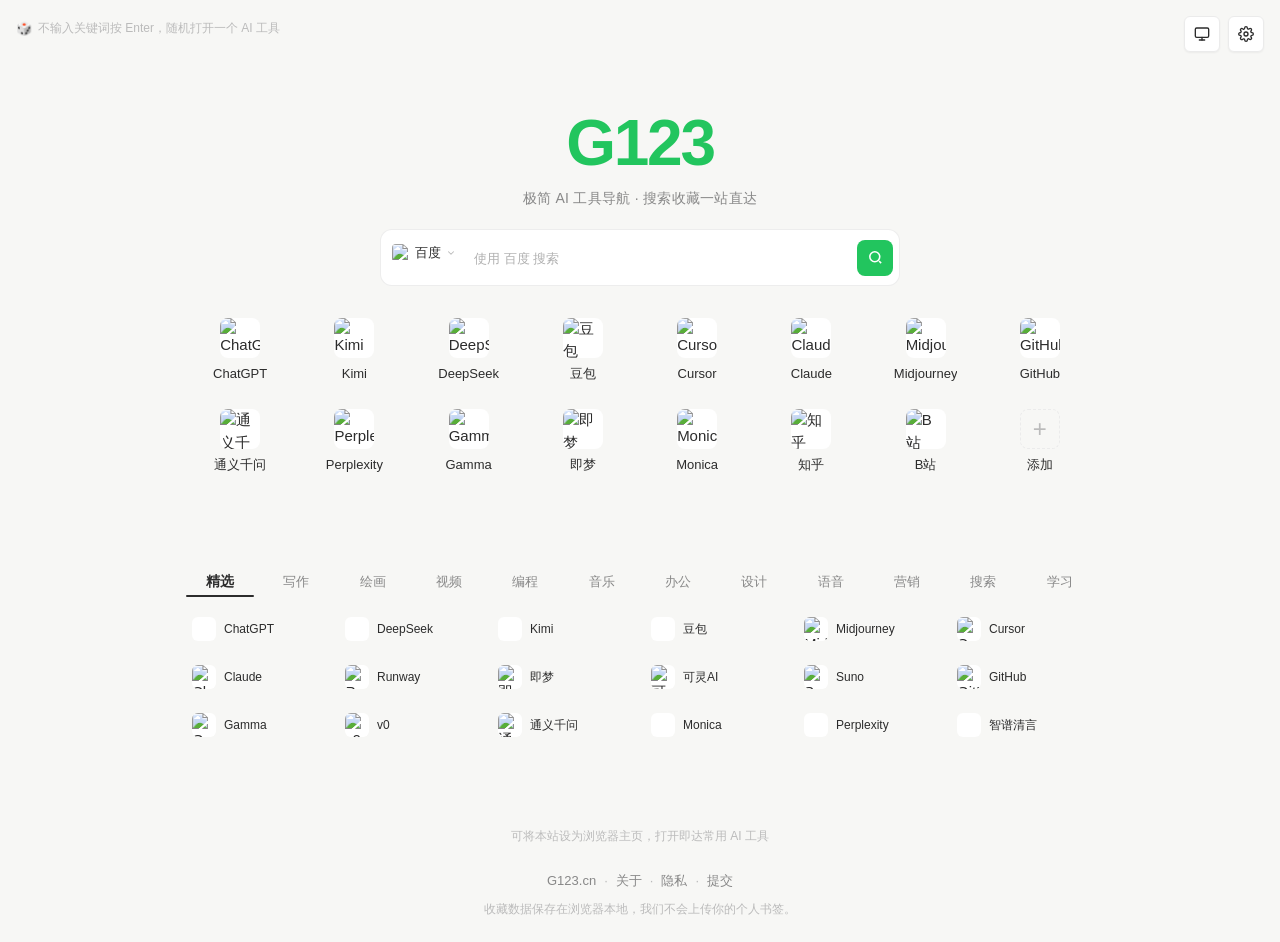
==== index.html @ bf110973 "极简导航 1.0" ====
<!DOCTYPE html>
<html lang="zh-CN">
<head>
  <meta charset="UTF-8">
  <meta name="viewport" content="width=device-width, initial-scale=1.0">
  <title>G123.cn AI 工具导航 | 极简 AI 工具集与个人网址导航</title>
  <meta name="description" content="G123.cn 是清爽的 AI 工具导航与 AI 工具集主页：收录写作、绘画、视频、编程等分类网址，支持多引擎搜索、个人收藏与书签导入，打造你的极简 AI 导航站。">
  <meta name="keywords" content="AI导航,AI工具导航,工具导航,AI工具集,网址导航,极简导航,个人导航,AI网站大全,人工智能导航,G123">
  <meta name="author" content="G123.cn">
  <meta name="robots" content="index, follow, max-image-preview:large, max-snippet:-1">
  <meta name="theme-color" content="#22c55e">
  <link rel="canonical" href="https://g123.cn/">
  <link rel="icon" href="/favicon.ico" sizes="48x48">
  <link rel="icon" type="image/png" sizes="32x32" href="/favicon-32x32.png">
  <link rel="icon" type="image/png" sizes="16x16" href="/favicon-16x16.png">
  <link rel="apple-touch-icon" sizes="180x180" href="/apple-touch-icon.png">
  <link rel="manifest" href="/site.webmanifest">
  <meta property="og:type" content="website">
  <meta property="og:locale" content="zh_CN">
  <meta property="og:site_name" content="G123.cn">
  <meta property="og:title" content="G123.cn AI 工具导航">
  <meta property="og:description" content="清爽的 AI 工具导航与工具集：分类收录、搜索直达、个人收藏，极简 AI 网址导航主页。">
  <meta property="og:url" content="https://g123.cn/">
  <meta property="og:image" content="https://g123.cn/android-chrome-512x512.png">
  <meta name="twitter:card" content="summary">
  <meta name="twitter:title" content="G123.cn AI 工具导航">
  <meta name="twitter:description" content="AI 工具导航与工具集：分类网址、搜索收藏、极简个人导航主页。">
  <meta name="twitter:image" content="https://g123.cn/android-chrome-512x512.png">
  <link rel="stylesheet" href="/style.css">
  <script type="application/ld+json">
  {
    "@context": "https://schema.org",
    "@graph": [
      {
        "@type": "WebSite",
        "name": "G123.cn AI 工具导航",
        "url": "https://g123.cn/",
        "description": "AI 工具导航与 AI 工具集网站，提供写作、绘画、视频、编程等分类网址导航，支持搜索与个人收藏。",
        "inLanguage": "zh-CN",
        "publisher": { "@type": "Organization", "name": "G123.cn", "url": "https://g123.cn/" },
        "potentialAction": {
          "@type": "SearchAction",
          "target": "https://www.baidu.com/s?wd={search_term_string}",
          "query-input": "required name=search_term_string"
        }
      },
      {
        "@type": "WebPage",
        "name": "G123.cn AI 工具导航",
        "url": "https://g123.cn/",
        "description": "AI 工具导航主页，极简网址导航与工具集，支持搜索、收藏与分类直达。",
        "inLanguage": "zh-CN",
        "isPartOf": { "@type": "WebSite", "name": "G123.cn", "url": "https://g123.cn/" }
      },
      {
        "@type": "ItemList",
        "name": "AI 工具分类导航",
        "itemListElement": [
          { "@type": "ListItem", "position": 1, "name": "AI 写作工具导航", "description": "大模型写作与对话类 AI 工具网址导航" },
          { "@type": "ListItem", "position": 2, "name": "AI 绘画工具导航", "description": "AI 绘图与设计类工具网址导航" },
          { "@type": "ListItem", "position": 3, "name": "AI 视频工具导航", "description": "AI 视频生成与剪辑类工具网址导航" },
          { "@type": "ListItem", "position": 4, "name": "AI 编程工具导航", "description": "AI 编程与开发类工具网址导航" }
        ]
      }
    ]
  }
  </script>
</head>
<body class="page-home">
  <p class="top-hint" id="topHint" aria-live="polite"><span class="top-hint-emoji" aria-hidden="true">🎲</span><span class="top-hint-text">不输入关键词按 Enter，随机打开一个 AI 工具</span></p>

  <div class="top-actions">
    <div class="theme-select-wrap">
      <button type="button" class="toolbar-btn theme-btn" id="themeTrigger" aria-haspopup="listbox" aria-expanded="false" title="主题">
        <span id="themeIcon" aria-hidden="true"></span>
      </button>
      <div class="theme-dropdown" id="themeDropdown" role="listbox" hidden></div>
    </div>
    <button type="button" class="toolbar-btn settings-btn" id="settingsBtn" aria-label="设置" title="设置">
      <svg viewBox="0 0 24 24" fill="none" stroke="currentColor" stroke-width="2" stroke-linecap="round" stroke-linejoin="round"><circle cx="12" cy="12" r="3"/><path d="M19.4 15a1.65 1.65 0 0 0 .33 1.82l.06.06a2 2 0 0 1 0 2.83 2 2 0 0 1-2.83 0l-.06-.06a1.65 1.65 0 0 0-1.82-.33 1.65 1.65 0 0 0-1 1.51V21a2 2 0 0 1-2 2 2 2 0 0 1-2-2v-.09A1.65 1.65 0 0 0 9 19.4a1.65 1.65 0 0 0-1.82.33l-.06.06a2 2 0 0 1-2.83 0 2 2 0 0 1 0-2.83l.06-.06a1.65 1.65 0 0 0 .33-1.82 1.65 1.65 0 0 0-1.51-1H3a2 2 0 0 1-2-2 2 2 0 0 1 2-2h.09A1.65 1.65 0 0 0 4.6 9a1.65 1.65 0 0 0-.33-1.82l-.06-.06a2 2 0 0 1 0-2.83 2 2 0 0 1 2.83 0l.06.06a1.65 1.65 0 0 0 1.82.33H9a1.65 1.65 0 0 0 1-1.51V3a2 2 0 0 1 2-2 2 2 0 0 1 2 2v.09a1.65 1.65 0 0 0 1 1.51 1.65 1.65 0 0 0 1.82-.33l.06-.06a2 2 0 0 1 2.83 0 2 2 0 0 1 0 2.83l-.06.06a1.65 1.65 0 0 0-.33 1.82V9a1.65 1.65 0 0 0 1.51 1H21a2 2 0 0 1 2 2 2 2 0 0 1-2 2h-.09a1.65 1.65 0 0 0-1.51 1z"/></svg>
    </button>
  </div>

  <main class="main">
    <header class="header">
      <h1 class="brand-heading">
        <a class="brand" href="https://g123.cn/" target="_blank" rel="nofollow noopener" title="G123.cn">
          <span class="brand-main">G123</span>
        </a>
      </h1>
      <p class="brand-slogan">极简 AI 工具导航 · 搜索收藏一站直达</p>
    </header>

    <!-- 搜索 -->
    <section class="search-section" aria-label="AI 工具搜索">
      <h2 class="sr-only">搜索</h2>
      <form id="searchForm" class="search-box" role="search">
        <div class="search-shell">
          <div class="engine-select-wrap">
            <button type="button" class="engine-trigger" id="engineTrigger" aria-haspopup="listbox" aria-expanded="false" title="切换搜索引擎">
              <img class="engine-trigger-icon" id="engineIcon" src="" alt="">
              <span class="engine-trigger-name" id="engineName">百度</span>
              <svg class="engine-chevron" viewBox="0 0 24 24" fill="none" stroke="currentColor" stroke-width="2.5"><path stroke-linecap="round" stroke-linejoin="round" d="M6 9l6 6 6-6"/></svg>
            </button>
            <div class="engine-dropdown" id="engineDropdown" role="listbox" hidden></div>
          </div>
          <input
            type="text"
            id="searchInput"
            class="search-input"
            placeholder="输入关键词搜索"
            autocomplete="off"
          >
          <button type="submit" class="search-submit" id="searchSubmit" aria-label="搜索">
            <svg viewBox="0 0 24 24" fill="none" stroke="currentColor" stroke-width="2.2"><circle cx="11" cy="11" r="7"/><path d="M20 20l-3-3"/></svg>
          </button>
        </div>
      </form>
    </section>

    <!-- 启动台 -->
    <section class="block block-fav" aria-label="我的收藏">
      <h2 class="sr-only">我的收藏</h2>
      <div class="link-grid" id="launcherGrid"></div>
    </section>

    <!-- 分类 -->
    <section class="block block-cat" aria-label="AI 工具分类">
      <h2 class="sr-only">AI 工具分类</h2>
      <div class="cat-tabs" id="catTabs" role="tablist"></div>
      <div class="cat-link-grid" id="catLinks"></div>
    </section>

    <nav class="nav" id="seoNav" aria-label="AI 工具导航索引">
      <h2>AI 精选工具</h2>
      <ul>
        <li><a href="https://chat.openai.com/" rel="nofollow noopener noreferrer">ChatGPT</a><span class="seo-nav-desc">OpenAI 大模型，对话写作编程</span></li>
        <li><a href="https://chat.deepseek.com/" rel="nofollow noopener noreferrer">DeepSeek</a><span class="seo-nav-desc">国产大模型，推理能力突出</span></li>
        <li><a href="https://kimi.moonshot.cn/" rel="nofollow noopener noreferrer">Kimi</a><span class="seo-nav-desc">长文本阅读与智能对话助手</span></li>
        <li><a href="https://www.doubao.com/" rel="nofollow noopener noreferrer">豆包</a><span class="seo-nav-desc">字节 AI 助手，多模态交互</span></li>
        <li><a href="https://www.midjourney.com/" rel="nofollow noopener noreferrer">Midjourney</a><span class="seo-nav-desc">顶级 AI 绘画，艺术风出图</span></li>
        <li><a href="https://cursor.sh/" rel="nofollow noopener noreferrer">Cursor</a><span class="seo-nav-desc">AI 代码编辑器，智能写代码</span></li>
        <li><a href="https://claude.ai/" rel="nofollow noopener noreferrer">Claude</a><span class="seo-nav-desc">长文写作与分析能力出色</span></li>
        <li><a href="https://runwayml.com/" rel="nofollow noopener noreferrer">Runway</a><span class="seo-nav-desc">AI 视频生成与创意编辑</span></li>
        <li><a href="https://jimeng.jianying.com/" rel="nofollow noopener noreferrer">即梦</a><span class="seo-nav-desc">字节出品 AI 视频绘画平台</span></li>
        <li><a href="https://app.klingai.com/cn/" rel="nofollow noopener noreferrer">可灵AI</a><span class="seo-nav-desc">快手 AI 视频生成工具</span></li>
        <li><a href="https://www.suno.cn/home/" rel="nofollow noopener noreferrer">Suno</a><span class="seo-nav-desc">AI 音乐创作，文字生成歌曲</span></li>
        <li><a href="https://github.com/" rel="nofollow noopener noreferrer">GitHub</a><span class="seo-nav-desc">全球最大代码托管协作平台</span></li>
        <li><a href="https://gamma.app/" rel="nofollow noopener noreferrer">Gamma</a><span class="seo-nav-desc">AI 一键生成演示文稿网页</span></li>
        <li><a href="https://v0.dev/" rel="nofollow noopener noreferrer">v0</a><span class="seo-nav-desc">AI 生成 React UI 组件界面</span></li>
        <li><a href="https://tongyi.aliyun.com/" rel="nofollow noopener noreferrer">通义千问</a><span class="seo-nav-desc">阿里云大模型多场景应用</span></li>
        <li><a href="https://monica.im/" rel="nofollow noopener noreferrer">Monica</a><span class="seo-nav-desc">浏览器 AI 助手，多模型聚合</span></li>
        <li><a href="https://www.perplexity.ai/" rel="nofollow noopener noreferrer">Perplexity</a><span class="seo-nav-desc">AI 搜索引擎，带引用来源</span></li>
        <li><a href="https://chatglm.cn/" rel="nofollow noopener noreferrer">智谱清言</a><span class="seo-nav-desc">清华系大模型，对话与创作</span></li>
      </ul>
      <h2>AI 写作工具</h2>
      <ul>
        <li><a href="https://chat.openai.com/" rel="nofollow noopener noreferrer">ChatGPT</a><span class="seo-nav-desc">OpenAI 大模型，对话写作编程</span></li>
        <li><a href="https://kimi.moonshot.cn/" rel="nofollow noopener noreferrer">Kimi</a><span class="seo-nav-desc">长文本阅读与智能对话助手</span></li>
        <li><a href="https://www.doubao.com/" rel="nofollow noopener noreferrer">豆包</a><span class="seo-nav-desc">字节 AI 助手，多模态交互</span></li>
        <li><a href="https://chatglm.cn/" rel="nofollow noopener noreferrer">智谱清言</a><span class="seo-nav-desc">清华系大模型，对话与创作</span></li>
        <li><a href="https://yiyan.baidu.com/" rel="nofollow noopener noreferrer">文心一言</a><span class="seo-nav-desc">百度大模型，中文理解强</span></li>
        <li><a href="https://tongyi.aliyun.com/" rel="nofollow noopener noreferrer">通义千问</a><span class="seo-nav-desc">阿里云大模型多场景应用</span></li>
        <li><a href="https://chat.deepseek.com/" rel="nofollow noopener noreferrer">DeepSeek</a><span class="seo-nav-desc">国产大模型，推理能力突出</span></li>
        <li><a href="https://claude.ai/" rel="nofollow noopener noreferrer">Claude</a><span class="seo-nav-desc">长文写作与分析能力出色</span></li>
        <li><a href="https://yuanbao.tencent.com/" rel="nofollow noopener noreferrer">腾讯元宝</a><span class="seo-nav-desc">腾讯 AI 助手，生态整合</span></li>
        <li><a href="https://www.wenxiaobai.com/" rel="nofollow noopener noreferrer">问小白</a><span class="seo-nav-desc">简洁易用的 AI 对话助手</span></li>
        <li><a href="https://xiezuocat.com/" rel="nofollow noopener noreferrer">秘塔写作猫</a><span class="seo-nav-desc">AI 写作润色，自媒体文案</span></li>
      </ul>
      <h2>AI 绘画工具</h2>
      <ul>
        <li><a href="https://www.midjourney.com/" rel="nofollow noopener noreferrer">Midjourney</a><span class="seo-nav-desc">顶级 AI 绘画，艺术风出图</span></li>
        <li><a href="https://stability.ai/" rel="nofollow noopener noreferrer">Stable Diffusion</a><span class="seo-nav-desc">开源 AI 绘画，可本地部署</span></li>
        <li><a href="https://www.liblib.art/" rel="nofollow noopener noreferrer">LiblibAI</a><span class="seo-nav-desc">国内 AI 模型与绘画社区</span></li>
        <li><a href="https://jimeng.jianying.com/" rel="nofollow noopener noreferrer">即梦</a><span class="seo-nav-desc">字节出品 AI 视频绘画平台</span></li>
        <li><a href="https://leonardo.ai/" rel="nofollow noopener noreferrer">Leonardo</a><span class="seo-nav-desc">AI 游戏概念艺术设计生成</span></li>
        <li><a href="https://ideogram.ai/" rel="nofollow noopener noreferrer">Ideogram</a><span class="seo-nav-desc">AI 图像生成，擅长文字排版</span></li>
        <li><a href="https://app.klingai.com/cn/" rel="nofollow noopener noreferrer">可灵AI</a><span class="seo-nav-desc">快手 AI 视频绘画生成</span></li>
        <li><a href="https://d.design/" rel="nofollow noopener noreferrer">堆友</a><span class="seo-nav-desc">阿里设计平台，AI 辅助绘图</span></li>
        <li><a href="https://www.remove.bg/" rel="nofollow noopener noreferrer">Remove.bg</a><span class="seo-nav-desc">AI 一键智能抠图去背景</span></li>
        <li><a href="https://clipdrop.co/" rel="nofollow noopener noreferrer">Clipdrop</a><span class="seo-nav-desc">AI 图片编辑与增强工具</span></li>
        <li><a href="https://tongyi.aliyun.com/wanxiang/" rel="nofollow noopener noreferrer">通义万相</a><span class="seo-nav-desc">阿里 AI 绘画，多风格出图</span></li>
        <li><a href="https://yige.baidu.com/" rel="nofollow noopener noreferrer">文心一格</a><span class="seo-nav-desc">百度 AI 绘画创作平台</span></li>
      </ul>
      <h2>AI 视频工具</h2>
      <ul>
        <li><a href="https://runwayml.com/" rel="nofollow noopener noreferrer">Runway</a><span class="seo-nav-desc">AI 视频生成与创意编辑</span></li>
        <li><a href="https://pika.art/" rel="nofollow noopener noreferrer">Pika</a><span class="seo-nav-desc">AI 短视频生成，动效自然</span></li>
        <li><a href="https://www.capcut.cn/" rel="nofollow noopener noreferrer">剪映</a><span class="seo-nav-desc">字节视频剪辑，AI 智能辅助</span></li>
        <li><a href="https://member.bilibili.com/york/bilibili-studio/unlogin" rel="nofollow noopener noreferrer">必剪</a><span class="seo-nav-desc">B站免费视频剪辑创作工具</span></li>
        <li><a href="https://openai.com/sora" rel="nofollow noopener noreferrer">Sora</a><span class="seo-nav-desc">OpenAI 文生视频，效果逼真</span></li>
        <li><a href="https://lumalabs.ai/" rel="nofollow noopener noreferrer">Luma</a><span class="seo-nav-desc">AI 3D 与视频生成创作</span></li>
        <li><a href="https://haiper.ai/" rel="nofollow noopener noreferrer">Haiper</a><span class="seo-nav-desc">AI 视频创作与编辑平台</span></li>
        <li><a href="https://app.klingai.com/cn/" rel="nofollow noopener noreferrer">可灵AI</a><span class="seo-nav-desc">快手 AI 视频生成工具</span></li>
        <li><a href="https://jimeng.jianying.com/" rel="nofollow noopener noreferrer">即梦</a><span class="seo-nav-desc">字节 AI 视频与绘画创作</span></li>
        <li><a href="https://xinghuo.xfyun.cn/" rel="nofollow noopener noreferrer">讯飞星火</a><span class="seo-nav-desc">讯飞 AI，文案视频生成</span></li>
        <li><a href="https://pixverse.ai/" rel="nofollow noopener noreferrer">PixVerse</a><span class="seo-nav-desc">AI 视频生成，动效丰富</span></li>
        <li><a href="https://www.vidu.cn/" rel="nofollow noopener noreferrer">Vidu</a><span class="seo-nav-desc">国产 AI 视频生成平台</span></li>
      </ul>
      <h2>AI 编程工具</h2>
      <ul>
        <li><a href="https://cursor.sh/" rel="nofollow noopener noreferrer">Cursor</a><span class="seo-nav-desc">AI 代码编辑器，智能写代码</span></li>
        <li><a href="https://github.com/" rel="nofollow noopener noreferrer">GitHub</a><span class="seo-nav-desc">全球最大代码托管协作平台</span></li>
        <li><a href="https://copilot.microsoft.com/" rel="nofollow noopener noreferrer">Copilot</a><span class="seo-nav-desc">微软 AI 编程助手，代码补全</span></li>
        <li><a href="https://v0.dev/" rel="nofollow noopener noreferrer">v0</a><span class="seo-nav-desc">AI 生成 React UI 组件界面</span></li>
        <li><a href="https://replit.com/" rel="nofollow noopener noreferrer">Replit</a><span class="seo-nav-desc">在线 IDE，AI 辅助编程</span></li>
        <li><a href="https://codepen.io/" rel="nofollow noopener noreferrer">CodePen</a><span class="seo-nav-desc">前端代码分享与实时预览</span></li>
        <li><a href="https://stackoverflow.com/" rel="nofollow noopener noreferrer">Stack Overflow</a><span class="seo-nav-desc">程序员问答与技术社区</span></li>
        <li><a href="https://huggingface.co/" rel="nofollow noopener noreferrer">Hugging Face</a><span class="seo-nav-desc">AI 模型开源社区与部署</span></li>
        <li><a href="https://leetcode.cn/" rel="nofollow noopener noreferrer">LeetCode</a><span class="seo-nav-desc">算法刷题与面试备战平台</span></li>
        <li><a href="https://vercel.com/" rel="nofollow noopener noreferrer">Vercel</a><span class="seo-nav-desc">前端部署平台，Next.js 官方</span></li>
        <li><a href="https://supabase.com/" rel="nofollow noopener noreferrer">Supabase</a><span class="seo-nav-desc">开源后端即服务，数据库</span></li>
        <li><a href="https://www.cloudflare.com/" rel="nofollow noopener noreferrer">Cloudflare</a><span class="seo-nav-desc">CDN 加速与边缘计算服务</span></li>
      </ul>
      <h2>AI 音乐工具</h2>
      <ul>
        <li><a href="https://www.suno.cn/home/" rel="nofollow noopener noreferrer">Suno</a><span class="seo-nav-desc">AI 音乐创作，文字生成歌曲</span></li>
        <li><a href="https://www.udio.com/" rel="nofollow noopener noreferrer">Udio</a><span class="seo-nav-desc">AI 歌曲生成，风格多样</span></li>
        <li><a href="https://www.haimian.com/" rel="nofollow noopener noreferrer">海绵音乐</a><span class="seo-nav-desc">字节 AI 音乐，免费创作</span></li>
        <li><a href="https://www.tiangong.cn/" rel="nofollow noopener noreferrer">天工</a><span class="seo-nav-desc">昆仑万维 AI 音乐与搜索</span></li>
        <li><a href="https://soundraw.io/" rel="nofollow noopener noreferrer">Soundraw</a><span class="seo-nav-desc">AI 背景音乐，可商用授权</span></li>
        <li><a href="https://www.aiva.ai/" rel="nofollow noopener noreferrer">AIVA</a><span class="seo-nav-desc">AI 古典与影视配乐生成</span></li>
        <li><a href="https://www.beatoven.ai/" rel="nofollow noopener noreferrer">Beatoven</a><span class="seo-nav-desc">AI 视频配乐，情绪适配</span></li>
        <li><a href="https://www.mureka.ai/" rel="nofollow noopener noreferrer">Mureka</a><span class="seo-nav-desc">AI 音乐生成，多语言支持</span></li>
        <li><a href="https://boomy.com/" rel="nofollow noopener noreferrer">Boomy</a><span class="seo-nav-desc">AI 快速创作与发布音乐</span></li>
        <li><a href="https://tianyin.music.163.com/" rel="nofollow noopener noreferrer">网易天音</a><span class="seo-nav-desc">网易 AI 音乐创作平台</span></li>
        <li><a href="https://y.qq.com/tme_studio/" rel="nofollow noopener noreferrer">TME Studio</a><span class="seo-nav-desc">腾讯 AI 音乐创作工具</span></li>
        <li><a href="https://www.riffusion.com/" rel="nofollow noopener noreferrer">Riffusion</a><span class="seo-nav-desc">AI 实时音乐与音效生成</span></li>
      </ul>
      <h2>AI 办公工具</h2>
      <ul>
        <li><a href="https://ai.wps.cn/" rel="nofollow noopener noreferrer">WPS AI</a><span class="seo-nav-desc">WPS 内置 AI，文档智能写作</span></li>
        <li><a href="https://www.notion.so/" rel="nofollow noopener noreferrer">Notion</a><span class="seo-nav-desc">笔记协作，内置 AI 写作辅助</span></li>
        <li><a href="https://gamma.app/" rel="nofollow noopener noreferrer">Gamma</a><span class="seo-nav-desc">AI 一键生成演示文稿网页</span></li>
        <li><a href="https://www.aippt.cn/" rel="nofollow noopener noreferrer">AiPPT</a><span class="seo-nav-desc">AI 一键生成演示文稿</span></li>
        <li><a href="https://www.feishu.cn/" rel="nofollow noopener noreferrer">飞书</a><span class="seo-nav-desc">字节协作办公，集成 AI 助手</span></li>
        <li><a href="https://docs.qq.com/" rel="nofollow noopener noreferrer">腾讯文档</a><span class="seo-nav-desc">在线文档协作，AI 辅助</span></li>
        <li><a href="https://shimo.im/" rel="nofollow noopener noreferrer">石墨文档</a><span class="seo-nav-desc">在线文档，团队协作办公</span></li>
        <li><a href="https://www.yuque.com/" rel="nofollow noopener noreferrer">语雀</a><span class="seo-nav-desc">知识库文档，团队知识管理</span></li>
        <li><a href="https://www.dingtalk.com/" rel="nofollow noopener noreferrer">钉钉</a><span class="seo-nav-desc">阿里办公平台，AI 助理</span></li>
        <li><a href="https://www.microsoft.com/microsoft-365" rel="nofollow noopener noreferrer">Microsoft 365</a><span class="seo-nav-desc">Office 套件，Copilot 集成</span></li>
        <li><a href="https://slack.com/" rel="nofollow noopener noreferrer">Slack</a><span class="seo-nav-desc">团队沟通协作，AI 功能</span></li>
        <li><a href="https://clickup.com/" rel="nofollow noopener noreferrer">ClickUp</a><span class="seo-nav-desc">项目管理，AI 任务助手</span></li>
      </ul>
      <h2>AI 设计工具</h2>
      <ul>
        <li><a href="https://www.canva.com/" rel="nofollow noopener noreferrer">Canva</a><span class="seo-nav-desc">在线设计工具，AI 辅助创作</span></li>
        <li><a href="https://www.figma.com/" rel="nofollow noopener noreferrer">Figma</a><span class="seo-nav-desc">专业 UI 设计，集成 AI 功能</span></li>
        <li><a href="https://js.design/" rel="nofollow noopener noreferrer">即时设计</a><span class="seo-nav-desc">国产 UI 设计，AI 设计助手</span></li>
        <li><a href="https://mastergo.com/" rel="nofollow noopener noreferrer">MasterGo</a><span class="seo-nav-desc">团队协作设计，AI 赋能</span></li>
        <li><a href="https://pixso.cn/" rel="nofollow noopener noreferrer">Pixso</a><span class="seo-nav-desc">产品设计协作，AI 辅助</span></li>
        <li><a href="https://www.gaoding.com/" rel="nofollow noopener noreferrer">稿定设计</a><span class="seo-nav-desc">在线平面设计，模板丰富</span></li>
        <li><a href="https://www.chuangkit.com/" rel="nofollow noopener noreferrer">创客贴</a><span class="seo-nav-desc">拖拽式设计，AI 生成素材</span></li>
        <li><a href="https://www.framer.com/" rel="nofollow noopener noreferrer">Framer</a><span class="seo-nav-desc">网站设计，AI 生成页面</span></li>
        <li><a href="https://uizard.io/" rel="nofollow noopener noreferrer">Uizard</a><span class="seo-nav-desc">AI 原型设计，草图转界面</span></li>
        <li><a href="https://www.usegalileo.ai/" rel="nofollow noopener noreferrer">Galileo AI</a><span class="seo-nav-desc">AI 生成 UI 界面设计</span></li>
        <li><a href="https://motiff.com/" rel="nofollow noopener noreferrer">Motiff</a><span class="seo-nav-desc">AI 设计系统，界面生成</span></li>
        <li><a href="https://d.design/" rel="nofollow noopener noreferrer">堆友</a><span class="seo-nav-desc">阿里设计平台，AI 辅助绘图</span></li>
      </ul>
      <h2>AI 语音工具</h2>
      <ul>
        <li><a href="https://www.iflyrec.com/" rel="nofollow noopener noreferrer">讯飞听见</a><span class="seo-nav-desc">语音转文字，会议录音转写</span></li>
        <li><a href="https://elevenlabs.io/" rel="nofollow noopener noreferrer">ElevenLabs</a><span class="seo-nav-desc">AI 语音合成，多语言配音</span></li>
        <li><a href="https://www.moyin.com/" rel="nofollow noopener noreferrer">魔音工坊</a><span class="seo-nav-desc">AI 配音，短视频解说神器</span></li>
        <li><a href="https://www.volcengine.com/product/voice" rel="nofollow noopener noreferrer">火山引擎</a><span class="seo-nav-desc">字节语音合成与识别</span></li>
        <li><a href="https://azure.microsoft.com/products/ai-services/speech-services" rel="nofollow noopener noreferrer">Azure Speech</a><span class="seo-nav-desc">微软语音服务，TTS/STT</span></li>
        <li><a href="https://murf.ai/" rel="nofollow noopener noreferrer">Murf</a><span class="seo-nav-desc">AI 配音，企业级语音合成</span></li>
        <li><a href="https://speechify.com/" rel="nofollow noopener noreferrer">Speechify</a><span class="seo-nav-desc">文字朗读，AI 自然语音</span></li>
        <li><a href="https://play.ht/" rel="nofollow noopener noreferrer">PlayHT</a><span class="seo-nav-desc">AI 语音克隆与文字转语音</span></li>
        <li><a href="https://www.resemble.ai/" rel="nofollow noopener noreferrer">Resemble AI</a><span class="seo-nav-desc">AI 语音克隆，定制音色</span></li>
        <li><a href="https://www.capcut.cn/" rel="nofollow noopener noreferrer">剪映</a><span class="seo-nav-desc">视频配音，AI 智能字幕</span></li>
        <li><a href="https://www.data-baker.com/" rel="nofollow noopener noreferrer">标贝科技</a><span class="seo-nav-desc">中文语音合成，多音色</span></li>
        <li><a href="https://openai.com/" rel="nofollow noopener noreferrer">OpenAI</a><span class="seo-nav-desc">Whisper 语音识别，TTS</span></li>
      </ul>
      <h2>AI 营销工具</h2>
      <ul>
        <li><a href="https://xiezuocat.com/" rel="nofollow noopener noreferrer">秘塔写作猫</a><span class="seo-nav-desc">AI 写作润色，自媒体文案</span></li>
        <li><a href="https://www.copy.ai/" rel="nofollow noopener noreferrer">Copy.ai</a><span class="seo-nav-desc">AI 营销文案，多语言生成</span></li>
        <li><a href="https://www.jasper.ai/" rel="nofollow noopener noreferrer">Jasper</a><span class="seo-nav-desc">AI 内容营销，品牌文案</span></li>
        <li><a href="https://writesonic.com/" rel="nofollow noopener noreferrer">Writesonic</a><span class="seo-nav-desc">AI 广告文案，SEO 内容</span></li>
        <li><a href="https://www.5118.com/" rel="nofollow noopener noreferrer">5118</a><span class="seo-nav-desc">SEO 关键词，流量分析</span></li>
        <li><a href="https://www.newrank.cn/" rel="nofollow noopener noreferrer">新榜</a><span class="seo-nav-desc">新媒体数据，内容营销</span></li>
        <li><a href="https://www.adcreative.ai/" rel="nofollow noopener noreferrer">AdCreative</a><span class="seo-nav-desc">AI 广告创意，素材生成</span></li>
        <li><a href="https://www.yizzhuan.com/" rel="nofollow noopener noreferrer">易撰</a><span class="seo-nav-desc">自媒体素材，热点追踪</span></li>
        <li><a href="https://www.ju1.cn/" rel="nofollow noopener noreferrer">句易</a><span class="seo-nav-desc">广告违禁词，文案检测</span></li>
        <li><a href="https://www.hubspot.com/" rel="nofollow noopener noreferrer">HubSpot</a><span class="seo-nav-desc">营销自动化，AI 助手</span></li>
        <li><a href="https://www.youmi.net/" rel="nofollow noopener noreferrer">有米云</a><span class="seo-nav-desc">移动营销，素材洞察</span></li>
        <li><a href="https://www.chanmama.com/" rel="nofollow noopener noreferrer">蝉妈妈</a><span class="seo-nav-desc">直播电商，数据分析</span></li>
      </ul>
      <h2>AI 搜索工具</h2>
      <ul>
        <li><a href="https://www.perplexity.ai/" rel="nofollow noopener noreferrer">Perplexity</a><span class="seo-nav-desc">AI 搜索引擎，带引用来源</span></li>
        <li><a href="https://metaso.cn/" rel="nofollow noopener noreferrer">秘塔 AI</a><span class="seo-nav-desc">国产 AI 搜索，无广告干扰</span></li>
        <li><a href="https://felo.ai/" rel="nofollow noopener noreferrer">Felo</a><span class="seo-nav-desc">AI 搜索，多语言问答</span></li>
        <li><a href="https://www.phind.com/" rel="nofollow noopener noreferrer">Phind</a><span class="seo-nav-desc">开发者 AI 搜索，代码优先</span></li>
        <li><a href="https://devv.ai/" rel="nofollow noopener noreferrer">Devv</a><span class="seo-nav-desc">程序员 AI 搜索引擎</span></li>
        <li><a href="https://you.com/" rel="nofollow noopener noreferrer">You.com</a><span class="seo-nav-desc">AI 搜索，个性化结果</span></li>
        <li><a href="https://www.tiangong.cn/" rel="nofollow noopener noreferrer">天工 AI</a><span class="seo-nav-desc">昆仑万维 AI 搜索助手</span></li>
        <li><a href="https://komo.ai/" rel="nofollow noopener noreferrer">Komo</a><span class="seo-nav-desc">AI 搜索，对话式探索</span></li>
        <li><a href="https://so.360.com/" rel="nofollow noopener noreferrer">360 AI搜索</a><span class="seo-nav-desc">360 AI 搜索，答案直达</span></li>
        <li><a href="https://andisearch.com/" rel="nofollow noopener noreferrer">Andi</a><span class="seo-nav-desc">AI 搜索，简洁无追踪</span></li>
        <li><a href="https://exa.ai/" rel="nofollow noopener noreferrer">Exa</a><span class="seo-nav-desc">AI 语义搜索，精准匹配</span></li>
        <li><a href="https://www.zhihu.com/zhida" rel="nofollow noopener noreferrer">知乎直答</a><span class="seo-nav-desc">知乎 AI 搜索，知识问答</span></li>
      </ul>
      <h2>AI 学习工具</h2>
      <ul>
        <li><a href="https://www.khanacademy.org/" rel="nofollow noopener noreferrer">Khan Academy</a><span class="seo-nav-desc">免费在线课程，Khanmigo AI</span></li>
        <li><a href="https://www.duolingo.com/" rel="nofollow noopener noreferrer">Duolingo</a><span class="seo-nav-desc">AI 语言学习，游戏化练习</span></li>
        <li><a href="https://quizlet.com/" rel="nofollow noopener noreferrer">Quizlet</a><span class="seo-nav-desc">AI 闪卡，记忆与复习</span></li>
        <li><a href="https://fanyi.youdao.com/" rel="nofollow noopener noreferrer">有道翻译</a><span class="seo-nav-desc">AI 翻译，文档与学习</span></li>
        <li><a href="https://www.coursera.org/" rel="nofollow noopener noreferrer">Coursera</a><span class="seo-nav-desc">在线课程，名校认证</span></li>
        <li><a href="https://www.icourse163.org/" rel="nofollow noopener noreferrer">中国大学MOOC</a><span class="seo-nav-desc">国内高校课程，免费学习</span></li>
        <li><a href="https://notebooklm.google.com/" rel="nofollow noopener noreferrer">NotebookLM</a><span class="seo-nav-desc">Google AI 笔记，资料学习</span></li>
        <li><a href="https://brilliant.org/" rel="nofollow noopener noreferrer">Brilliant</a><span class="seo-nav-desc">数理思维，互动式学习</span></li>
        <li><a href="https://www.edx.org/" rel="nofollow noopener noreferrer">edX</a><span class="seo-nav-desc">哈佛 MIT 课程，在线学习</span></li>
        <li><a href="https://www.zuoyebang.com/" rel="nofollow noopener noreferrer">作业帮</a><span class="seo-nav-desc">AI 搜题，K12 学习辅导</span></li>
        <li><a href="https://quizgecko.com/" rel="nofollow noopener noreferrer">Quizgecko</a><span class="seo-nav-desc">AI 生成测验，自动出题</span></li>
        <li><a href="https://tongyi.aliyun.com/read" rel="nofollow noopener noreferrer">通义智文</a><span class="seo-nav-desc">AI 阅读论文，文献总结</span></li>
      </ul>
    </nav>

    <section class="block block-recent" id="recentSection" aria-label="最近使用" hidden>
      <div class="recent-bar">
        <span class="recent-label">最近</span>
        <div class="recent-list" id="recentList"></div>
        <button type="button" class="recent-clear" id="recentClear">清除</button>
      </div>
    </section>

    <p class="home-tip">可将本站设为浏览器主页，打开即达常用 AI 工具</p>

    <footer class="footer">
      <nav class="footer-nav" aria-label="页脚导航">
        <a href="https://g123.cn/" target="_blank" rel="nofollow noopener">G123.cn</a>
        <span class="footer-sep" aria-hidden="true">·</span>
        <a href="/about/">关于</a>
        <span class="footer-sep" aria-hidden="true">·</span>
        <a href="/privacy/">隐私</a>
        <span class="footer-sep" aria-hidden="true">·</span>
        <a href="/submit/">提交</a>
      </nav>
      <p class="footer-note">收藏数据保存在浏览器本地，我们不会上传你的个人书签。</p>
    </footer>
  </main>

  <div class="modal-overlay" id="settingsModal">
    <div class="modal">
      <h3>设置</h3>
      <div class="field">
        <label>背景色</label>
        <div class="bg-presets" id="bgPresets"></div>
        <div class="bg-custom">
          <input type="color" id="bgColorPicker" value="#f7f7f5" aria-label="自定义背景色">
          <span>自定义颜色</span>
        </div>
      </div>
      <div class="field">
        <label>收藏备份</label>
        <p class="field-hint">换浏览器或清缓存前先导出，数据仅保存在本地。</p>
        <div class="export-btns">
          <button type="button" class="btn" id="exportJsonBtn">导出 JSON</button>
          <button type="button" class="btn" id="exportHtmlBtn">导出 HTML</button>
        </div>
      </div>
      <div class="modal-foot">
        <button type="button" class="btn" id="bgReset">恢复默认</button>
        <button type="button" class="btn btn-fill" id="settingsClose">完成</button>
      </div>
    </div>
  </div>

  <div class="modal-overlay" id="addModal">
    <div class="modal">
      <div class="modal-head">
        <h3>添加网站</h3>
        <button type="button" class="import-btn" id="importBtn">导入书签</button>
        <input type="file" id="bookmarkFile" class="hidden-input" accept=".html,.htm">
      </div>
      <div class="field">
        <label for="addName">名称</label>
        <input type="text" id="addName" placeholder="名称">
      </div>
      <div class="field">
        <label for="addUrl">链接</label>
        <input type="text" id="addUrl" placeholder="https://">
      </div>
      <div class="modal-foot">
        <button type="button" class="btn" id="addCancel">取消</button>
        <button type="button" class="btn btn-fill" id="addConfirm">保存</button>
      </div>
    </div>
  </div>

  <div class="modal-overlay" id="editModal">
    <div class="modal">
      <h3>修改网站</h3>
      <div class="field">
        <label for="editName">名称</label>
        <input type="text" id="editName" placeholder="名称">
      </div>
      <div class="field">
        <label for="editUrl">链接</label>
        <input type="text" id="editUrl" placeholder="https://">
      </div>
      <div class="modal-foot">
        <button type="button" class="btn" id="editCancel">取消</button>
        <button type="button" class="btn btn-fill" id="editConfirm">保存</button>
      </div>
    </div>
  </div>

  <div class="toast" id="toast"></div>
  <script src="/categories.js"></script>
  <script src="/favorites-defaults.js"></script>
  <script src="/app.js"></script>
</body>
</html>
---- style.css ----
:root {
  --bg: #f7f7f5;
  --surface: #ffffff;
  --text: #2c2c2c;
  --text-2: #888;
  --text-3: #bbb;
  --line: #ebebeb;
  --accent: #22c55e;
  --accent-dark: #16a34a;
  --accent-soft: rgba(34, 197, 94, 0.1);
  --accent-text: #15803d;
  --hover: #f0f0ee;
  --shadow: 0 1px 8px rgba(0, 0, 0, 0.04);
  --radius: 6px;
  --max: 880px; 
  --search-width: 520px;
}

.dark {
  --bg: #1a1a1a;
  --surface: #242424;
  --text: #e8e8e8;
  --text-2: #999;
  --text-3: #666;
  --line: #333;
  --accent-soft: rgba(34, 197, 94, 0.14);
  --accent-text: #4ade80;
  --hover: #2a2a2a;
  --shadow: 0 1px 8px rgba(0, 0, 0, 0.3);
}

* {
  margin: 0;
  padding: 0;
  box-sizing: border-box;
}

.sr-only {
  position: absolute;
  width: 1px;
  height: 1px;
  padding: 0;
  margin: -1px;
  overflow: hidden;
  clip: rect(0, 0, 0, 0);
  white-space: nowrap;
  border: 0;
}

.nav {
  position: fixed;
  left: -9999px;
  top: 0;
  width: 1px;
  height: 1px;
  padding: 0;
  margin: 0;
  overflow: hidden;
  clip: rect(0, 0, 0, 0);
  white-space: nowrap;
  border: 0;
}

html {
  overflow-x: hidden;
}

body {
  font-family: -apple-system, BlinkMacSystemFont, 'PingFang SC', 'Helvetica Neue', sans-serif;
  background: var(--bg);
  color: var(--text);
  min-height: 100vh;
  min-height: 100dvh;
  overflow-x: hidden;
  font-size: 15px;
  line-height: 1.5;
  -webkit-font-smoothing: antialiased;
}

.top-hint {
  position: fixed;
  top: 20px;
  left: 16px;
  z-index: 50;
  display: flex;
  align-items: flex-start;
  gap: 6px;
  max-width: min(320px, calc(100% - 120px));
  margin: 0;
  font-size: 12px;
  line-height: 1.45;
  color: var(--text-3);
  transition: opacity 0.35s ease;
}

.top-hint-emoji {
  flex-shrink: 0;
  font-size: 13px;
  line-height: 1.45;
}

.top-hint-text {
  flex: 1;
  min-width: 0;
}

.top-hint.is-fading {
  opacity: 0;
}

.dark .top-hint {
  color: #777;
}

.top-actions {
  position: fixed;
  top: 16px;
  right: 16px;
  z-index: 50;
  display: flex;
  align-items: center;
  gap: 8px;
}

.toolbar-btn {
  display: flex;
  align-items: center;
  justify-content: center;
  width: 36px;
  height: 36px;
  border: 1px solid var(--line);
  border-radius: 6px;
  background: var(--surface);
  color: var(--text);
  cursor: pointer;
  padding: 0;
  box-shadow: 0 1px 2px rgba(0, 0, 0, 0.05);
  transition: color 0.2s, background 0.2s, box-shadow 0.2s, border-color 0.2s;
}

.toolbar-btn:hover {
  color: var(--accent);
  background: var(--accent-soft);
  border-color: var(--line);
  box-shadow: 0 2px 8px rgba(0, 0, 0, 0.08);
}

.dark .toolbar-btn {
  box-shadow: 0 1px 2px rgba(0, 0, 0, 0.2);
}

.dark .toolbar-btn:hover {
  box-shadow: 0 2px 8px rgba(0, 0, 0, 0.3);
}

.toolbar-btn svg {
  width: 16px;
  height: 16px;
}

.theme-select-wrap {
  position: relative;
}

.theme-dropdown {
  position: absolute;
  right: 0;
  top: calc(100% + 6px);
  min-width: 128px;
  background: var(--surface);
  border: 1px solid var(--line);
  border-radius: 10px;
  box-shadow: 0 6px 20px rgba(0, 0, 0, 0.08);
  padding: 4px;
  z-index: 60;
}

.dark .theme-dropdown {
  box-shadow: 0 6px 20px rgba(0, 0, 0, 0.35);
}

.theme-option {
  display: flex;
  align-items: center;
  gap: 8px;
  width: 100%;
  padding: 8px 10px;
  border: 0;
  border-radius: 6px;
  background: transparent;
  color: var(--text);
  font-size: 14px;
  text-align: left;
  cursor: pointer;
  transition: background 0.12s;
}

.theme-option:hover {
  background: var(--hover);
}

.theme-option.active {
  background: var(--hover);
  font-weight: 600;
}

.theme-option svg {
  width: 14px;
  height: 14px;
  flex-shrink: 0;
}

.theme-btn:focus-visible {
  outline: none;
  box-shadow: 0 0 0 1px var(--accent-soft), 0 0 0 3px var(--accent-soft);
}

.theme-btn #themeIcon {
  display: flex;
  align-items: center;
  justify-content: center;
  line-height: 0;
}

.theme-btn #themeIcon svg {
  width: 16px;
  height: 16px;
  display: block;
}

.main {
  max-width: var(--max);
  margin: 0 auto;
  padding: clamp(88px, 12vh, 120px) 24px 28px;
}

body.page-home .main {
  padding-bottom: 24px;
}

body.page-home .block-cat {
  margin-bottom: 16px;
}

body.page-home .block-recent {
  margin-bottom: 12px;
}

body.page-home .home-tip {
  margin: 80px 0 8px;
  text-align: center;
  font-size: 12px;
  color: var(--text-3);
  line-height: 1.5;
}

body.page-home .footer {
  padding-top: 16px;
}

body.page-home .footer-note {
  margin-top: 6px;
}

/* ── Header ── */
.header {
  text-align: center;
  margin-bottom: 20px;
}

.brand-heading {
  margin: 0;
  font-size: inherit;
  font-weight: inherit;
  line-height: inherit;
}

.brand {
  display: inline-block;
  text-decoration: none;
  line-height: 1.1;
}

.brand-main {
  font-size: clamp(2.5rem, 8vw, 4rem);
  font-weight: 800;
  letter-spacing: -0.035em;
  color: #22c55e;
}

.brand-slogan {
  text-align: center;
  font-size: 14px;
  font-weight: 400;
  color: var(--text-2);
  margin: 10px 0 0;
  letter-spacing: 0.02em;
}

.dark .brand-slogan {
  color: #999;
}

/* ── Search ── */
.search-section {
  margin-bottom: 20px;
  display: flex;
  flex-direction: column;
  align-items: center;
}

.search-box {
  width: 100%;
  max-width: var(--search-width);
}

.search-shell {
  display: flex;
  align-items: center;
  gap: 0;
  background: var(--surface);
  border: 1px solid rgba(0, 0, 0, 0.07);
  border-radius: 12px;
  padding: 5px 6px 5px 5px;
  box-shadow: none;
  transition: border-color 0.2s, box-shadow 0.2s;
}

.search-shell:focus-within {
  border-color: rgba(34, 197, 94, 0.45);
  box-shadow: 0 0 0 3px var(--accent-soft);
}

.dark .search-shell {
  border-color: rgba(255, 255, 255, 0.1);
}

.dark .search-shell:focus-within {
  border-color: rgba(34, 197, 94, 0.5);
  box-shadow: 0 0 0 3px var(--accent-soft);
}

.engine-select-wrap {
  position: relative;
  flex-shrink: 0;
}

.engine-trigger {
  display: inline-flex;
  align-items: center;
  gap: 5px;
  height: 36px;
  padding: 0 8px 0 6px;
  border: 0;
  border-radius: 8px;
  background: transparent;
  color: var(--text);
  font-size: 13px;
  font-weight: 500;
  cursor: pointer;
  transition: background 0.15s;
}

.engine-trigger:hover,
.engine-trigger.open {
  background: var(--hover);
}

.engine-trigger-icon {
  width: 18px;
  height: 18px;
  object-fit: contain;
  flex-shrink: 0;
  border-radius: 4px;
}

.engine-trigger-name {
  max-width: 4.5em;
  overflow: hidden;
  text-overflow: ellipsis;
  white-space: nowrap;
}

.engine-chevron {
  width: 10px;
  height: 10px;
  color: var(--text-3);
  flex-shrink: 0;
  transition: transform 0.2s;
}

.engine-trigger.open .engine-chevron {
  transform: rotate(180deg);
}

.engine-dropdown {
  position: absolute;
  left: 0;
  top: calc(100% + 6px);
  min-width: 140px;
  max-height: 220px;
  overflow-y: auto;
  background: var(--surface);
  border: 1px solid var(--line);
  border-radius: 10px;
  box-shadow: 0 6px 20px rgba(0, 0, 0, 0.08);
  padding: 4px;
  z-index: 50;
}

.dark .engine-dropdown {
  box-shadow: 0 6px 20px rgba(0, 0, 0, 0.35);
}

.engine-option {
  display: flex;
  align-items: center;
  gap: 8px;
  width: 100%;
  padding: 8px 10px;
  border: 0;
  border-radius: 6px;
  background: transparent;
  color: var(--text);
  font-size: 14px;
  text-align: left;
  cursor: pointer;
  transition: background 0.12s;
}

.engine-option:hover {
  background: var(--hover);
}

.engine-option.active {
  background: var(--hover);
  font-weight: 600;
}

.engine-option img {
  width: 16px;
  height: 16px;
  object-fit: contain;
}

.search-input {
  flex: 1;
  min-width: 0;
  border: 0;
  background: transparent;
  font-size: 15px;
  color: var(--text);
  padding: 8px 10px;
  outline: none;
  line-height: 1.4;
}

.search-input::placeholder {
  color: #b0b0b0;
  font-size: 13px;
}

.dark .search-input::placeholder {
  color: #666;
  font-size: 13px;
}

.search-submit {
  width: 36px;
  height: 36px;
  border: 0;
  border-radius: 8px;
  background: var(--accent);
  color: #fff;
  cursor: pointer;
  display: flex;
  align-items: center;
  justify-content: center;
  flex-shrink: 0;
  transition: background 0.15s;
}

.search-submit:hover {
  background: var(--accent-dark);
}

.search-submit svg {
  width: 17px;
  height: 17px;
}

@media (max-width: 480px) {
  .engine-trigger-name {
    display: none;
  }

  .engine-trigger {
    padding: 0 4px;
  }
}

/* ── Block ── */
.block {
  margin-bottom: 0;
}

.block-fav {
  margin-bottom: 80px;
}

.block-cat {
  margin-top: 12px;
  margin-bottom: 28px;
  overflow: visible;
}

.block-bar {
  display: flex;
  align-items: center;
  justify-content: space-between;
  margin-bottom: 12px;
  padding: 0 2px;
}

.block-label {
  font-size: 13px;
  color: var(--text-2);
}

.block-actions {
  display: flex;
  align-items: center;
  gap: 4px;
}

.text-btn {
  border: 0;
  background: none;
  font-size: 13px;
  color: var(--text-2);
  cursor: pointer;
  padding: 2px 4px;
  transition: color 0.2s;
}

.text-btn:hover {
  color: var(--accent-text);
}

.sep {
  color: var(--text-3);
  font-size: 13px;
  user-select: none;
}

/* ── Link grid ── */
.link-grid {
  display: grid;
  grid-template-columns: repeat(4, 1fr);
  gap: 2px;
}

.link-grid--2rows {
  grid-template-rows: repeat(2, auto);
}

@media (min-width: 640px) {
  .link-grid {
    grid-template-columns: repeat(6, 1fr);
  }
}

@media (min-width: 860px) {
  .link-grid {
    grid-template-columns: repeat(8, 1fr);
  }
}

/* ── Category links grid ── */
.cat-link-grid {
  display: grid;
  grid-template-columns: repeat(3, minmax(0, 1fr));
  gap: 4px 6px;
}

@media (min-width: 860px) {
  .cat-link-grid {
    grid-template-columns: repeat(6, minmax(0, 1fr));
  }
}

.link-item {
  display: flex;
  flex-direction: column;
  align-items: center;
  gap: 6px;
  padding: 12px 4px;
  border-radius: var(--radius);
  text-decoration: none;
  color: var(--text);
  position: relative;
  transition: background 0.15s;
}

.link-item:hover {
  background: var(--hover);
}

.block-fav .link-item--draggable {
  cursor: grab;
  user-select: none;
  touch-action: none;
}

.block-fav .link-item--draggable:active {
  cursor: grabbing;
}

.block-fav .link-item.is-dragging {
  position: fixed;
  z-index: 200;
  margin: 0;
  cursor: grabbing;
  opacity: 0.96;
  transform: scale(1.05);
  box-shadow: 0 10px 28px rgba(0, 0, 0, 0.14);
  background: var(--surface);
  transition: none;
  pointer-events: none;
}

.dark .block-fav .link-item.is-dragging {
  box-shadow: 0 10px 28px rgba(0, 0, 0, 0.45);
}

.link-item-placeholder {
  border: 2px dashed rgba(34, 197, 94, 0.45);
  border-radius: var(--radius);
  background: var(--accent-soft);
  box-sizing: border-box;
  pointer-events: none;
}

body.is-fav-dragging {
  user-select: none;
  cursor: grabbing;
}

body.is-fav-dragging .block-fav .link-item--draggable:not(.is-dragging) {
  transition: none;
  pointer-events: none;
}

body.is-fav-dragging .block-fav .link-item--draggable:not(.is-dragging):hover {
  background: transparent;
}

body.is-fav-dragging .block-fav .link-item--draggable:not(.is-dragging) .fav-menu-btn {
  opacity: 0;
  transition: none;
}

.link-item--draggable {
  cursor: grab;
  user-select: none;
}

.link-item--draggable:active {
  cursor: grabbing;
}

.link-item .icon {
  width: 36px;
  height: 36px;
  border-radius: 8px;
  object-fit: contain;
  background: var(--surface);
}

.block-fav .link-item .icon {
  width: 40px;
  height: 40px;
}

.link-item .label {
  font-size: 13px;
  text-align: center;
  max-width: 100%;
  overflow: hidden;
  text-overflow: ellipsis;
  white-space: nowrap;
  color: var(--text);
}

.cat-link-grid .link-item {
  flex-direction: row;
  align-items: center;
  justify-content: flex-start;
  gap: 8px;
  padding: 10px 8px;
  min-width: 0;
}

.cat-link-grid .link-item .icon {
  width: 24px;
  height: 24px;
  flex-shrink: 0;
  border-radius: 6px;
}

.cat-link-grid .link-item .label {
  flex: 1;
  min-width: 0;
  text-align: left;
  font-size: 12px;
}

.cat-add-fav {
  position: absolute;
  top: 3px;
  right: 3px;
  z-index: 2;
  display: inline-flex;
  align-items: center;
  justify-content: center;
  width: 22px;
  height: 22px;
  padding: 0;
  border: 0;
  border-radius: 0;
  background: transparent;
  color: var(--text-2);
  cursor: pointer;
  opacity: 0;
  transition: opacity 0.2s ease, color 0.15s;
}

.dark .cat-add-fav {
  color: var(--text);
}

.link-item--cat:hover .cat-add-fav {
  opacity: 1;
}

.cat-add-fav.is-favorited {
  color: #f59e0b;
}

.dark .cat-add-fav.is-favorited {
  color: #fbbf24;
}

.cat-add-fav:hover {
  color: var(--accent-text);
}

.cat-add-fav.is-favorited:hover {
  color: #f59e0b;
}

.dark .cat-add-fav.is-favorited:hover {
  color: #fbbf24;
}

.cat-add-fav-icon {
  width: 14px;
  height: 14px;
  display: block;
}

.link-item .fav-menu-wrap {
  position: absolute;
  top: 4px;
  right: 4px;
  z-index: 2;
}

.fav-menu-btn {
  display: flex;
  align-items: center;
  justify-content: center;
  width: 22px;
  height: 22px;
  border: 0;
  border-radius: 6px;
  background: rgba(0, 0, 0, 0.06);
  color: var(--text-2);
  cursor: pointer;
  opacity: 0;
  padding: 0;
  transition: opacity 0.2s ease, color 0.15s, background 0.15s;
  transition-delay: 0s;
}

.dark .fav-menu-btn {
  background: rgba(255, 255, 255, 0.1);
  color: var(--text);
}

.fav-menu-icon {
  display: block;
  width: 14px;
  height: 14px;
}

.block-fav .link-item:hover .fav-menu-btn {
  opacity: 1;
  transition-delay: 0.35s;
}

.fav-menu-wrap.is-open .fav-menu-btn {
  opacity: 1;
  color: var(--text);
  background: rgba(0, 0, 0, 0.1);
  transition-delay: 0s;
}

.dark .fav-menu-wrap.is-open .fav-menu-btn {
  background: rgba(255, 255, 255, 0.16);
}

.fav-menu-btn:hover {
  color: var(--text);
  background: rgba(0, 0, 0, 0.12);
}

.dark .fav-menu-btn:hover {
  background: rgba(255, 255, 255, 0.18);
}

.fav-menu {
  position: absolute;
  top: calc(100% + 2px);
  right: -2px;
  min-width: 88px;
  background: var(--surface);
  border: 1px solid var(--line);
  border-radius: 8px;
  box-shadow: var(--shadow);
  padding: 3px;
  z-index: 30;
}

.fav-menu-item {
  display: block;
  width: 100%;
  border: 0;
  background: none;
  text-align: left;
  padding: 8px 12px;
  font-size: 13px;
  color: var(--text);
  cursor: pointer;
  border-radius: 6px;
}

.fav-menu-item:hover {
  background: var(--hover);
}

.fav-menu-item--danger {
  color: #e5484d;
}

.fav-menu-item--danger:hover {
  background: rgba(229, 72, 77, 0.08);
}

.link-item--add {
  cursor: pointer;
  color: var(--text-3);
}

.link-item--add .icon-placeholder {
  width: 36px;
  height: 36px;
  border-radius: 8px;
  border: 1px dashed var(--line);
  display: flex;
  align-items: center;
  justify-content: center;
  font-size: 20px;
  font-weight: 300;
}

.block-fav .link-item--add .icon-placeholder {
  width: 40px;
  height: 40px;
  font-size: 24px;
}

.link-item--add:hover {
  color: var(--accent-text);
}

.link-item--add:hover .icon-placeholder {
  border-color: var(--accent);
}

.link-item--has-desc::before,
.link-item--has-desc::after {
  pointer-events: none;
  opacity: 0;
  visibility: hidden;
  transition: opacity 0.15s, visibility 0.15s;
}

.link-item--has-desc::before {
  content: '';
  position: absolute;
  top: calc(100% + 5px);
  left: 50%;
  width: 10px;
  height: 10px;
  background: var(--surface);
  border-left: 1px solid var(--line);
  border-top: 1px solid var(--line);
  transform: translateX(-50%) rotate(45deg);
  z-index: 21;
}

.link-item--has-desc::after {
  content: attr(data-desc);
  position: absolute;
  top: calc(100% + 9px);
  left: 50%;
  transform: translateX(-50%);
  padding: 8px 12px;
  font-size: 12px;
  line-height: 1.45;
  color: var(--text);
  background: var(--surface);
  border: 1px solid var(--line);
  border-radius: 8px;
  box-shadow: 0 4px 16px rgba(0, 0, 0, 0.12);
  white-space: nowrap;
  z-index: 20;
}

.link-item--has-desc:hover::before,
.link-item--has-desc:hover::after {
  opacity: 1;
  visibility: visible;
}

/* ── Category tabs ── */
.cat-tabs {
  display: grid;
  grid-template-columns: repeat(6, minmax(0, 1fr));
  gap: 8px 4px;
  margin-bottom: 10px;
  padding: 0 2px;
  justify-items: center;
}

@media (min-width: 860px) {
  .cat-tabs {
    grid-template-columns: repeat(12, minmax(0, 1fr));
    gap: 6px 8px;
  }

  .cat-tab {
    font-size: 15px;
  }

  .cat-tab.active {
    font-size: 16px;
  }
}

.cat-tab {
  border: 0;
  background: none;
  padding: 6px 2px;
  font-size: 13px;
  color: var(--text-2);
  cursor: pointer;
  position: relative;
  transition: color 0.2s;
  width: 100%;
  text-align: center;
  white-space: nowrap;
}

.cat-tab:hover {
  color: var(--text);
}

.cat-tab.active {
  color: var(--text);
  font-weight: 600;
  font-size: 14px;
}

.cat-tab.active::after {
  content: '';
  position: absolute;
  left: 0;
  right: 0;
  bottom: 0;
  height: 2px;
  background: var(--text);
  border-radius: 1px;
}

/* ── Footer ── */
.footer {
  text-align: center;
  padding-top: 24px;
  font-size: 13px;
  color: var(--text-3);
}

.footer-nav {
  display: flex;
  flex-wrap: wrap;
  align-items: center;
  justify-content: center;
  gap: 4px 0;
  line-height: 1.6;
}

.footer-nav a {
  color: var(--text-2);
  text-decoration: none;
  padding: 2px 6px;
}

.footer-nav a:hover {
  color: var(--accent-text);
}

.footer-sep {
  color: var(--text-3);
  user-select: none;
  padding: 0 2px;
}

.footer-note {
  margin: 10px 0 0;
  font-size: 12px;
  color: var(--text-3);
  line-height: 1.5;
}

/* ── Recent ── */
.recent-bar {
  display: flex;
  align-items: center;
  gap: 10px;
  padding: 8px 12px;
  border-radius: var(--radius);
  background: var(--surface);
  border: 1px solid var(--line);
}

.recent-label {
  flex-shrink: 0;
  font-size: 12px;
  color: var(--text-3);
  user-select: none;
}

.recent-list {
  display: flex;
  flex: 1;
  min-width: 0;
  gap: 6px;
  overflow-x: auto;
  scrollbar-width: none;
}

.recent-list::-webkit-scrollbar {
  display: none;
}

.recent-item {
  display: inline-flex;
  align-items: center;
  gap: 5px;
  flex-shrink: 0;
  padding: 4px 8px 4px 4px;
  border-radius: 6px;
  text-decoration: none;
  color: var(--text-2);
  font-size: 12px;
  transition: background 0.15s, color 0.15s;
}

.recent-item:hover {
  background: var(--hover);
  color: var(--text);
}

.recent-item img {
  width: 18px;
  height: 18px;
  border-radius: 4px;
  object-fit: contain;
  flex-shrink: 0;
}

.recent-item span {
  max-width: 72px;
  overflow: hidden;
  text-overflow: ellipsis;
  white-space: nowrap;
}

.recent-clear {
  flex-shrink: 0;
  border: 0;
  background: none;
  padding: 2px 4px;
  font-size: 11px;
  color: var(--text-3);
  cursor: pointer;
  transition: color 0.15s;
}

.recent-clear:hover {
  color: var(--accent-text);
}

.export-btns {
  display: flex;
  gap: 8px;
  flex-wrap: wrap;
}

.field-hint {
  margin: 0 0 10px;
  font-size: 12px;
  color: var(--text-3);
  line-height: 1.5;
}

/* ── Modal ── */
.modal-overlay {
  position: fixed;
  inset: 0;
  background: rgba(0, 0, 0, 0.35);
  display: none;
  align-items: center;
  justify-content: center;
  z-index: 100;
  padding: 20px;
}

.modal-overlay.show {
  display: flex;
}

.modal {
  width: 100%;
  max-width: 360px;
  background: var(--surface);
  border-radius: 10px;
  padding: 24px;
  box-shadow: 0 8px 32px rgba(0, 0, 0, 0.12);
}

.modal h3 {
  font-size: 16px;
  font-weight: 600;
  margin-bottom: 16px;
}

.modal-head {
  display: flex;
  align-items: center;
  justify-content: space-between;
  margin-bottom: 16px;
}

.modal-head h3 {
  margin-bottom: 0;
}

.import-btn {
  padding: 3px 10px;
  border: 1px solid var(--line);
  border-radius: 999px;
  background: var(--bg);
  color: var(--text-2);
  font-size: 12px;
  line-height: 1.4;
  cursor: pointer;
  flex-shrink: 0;
  transition: color 0.2s, border-color 0.2s, background 0.2s;
}

.import-btn:hover {
  color: var(--text);
  border-color: var(--text-3);
  background: var(--hover);
}

.field {
  margin-bottom: 14px;
}

.field label {
  display: block;
  font-size: 13px;
  color: var(--text-2);
  margin-bottom: 5px;
}

.field input {
  width: 100%;
  padding: 9px 11px;
  border: 1px solid var(--line);
  border-radius: var(--radius);
  background: var(--bg);
  color: var(--text);
  font-size: 15px;
  outline: none;
}

.field input:focus {
  border-color: var(--accent);
}

.bg-presets {
  display: grid;
  grid-template-columns: repeat(6, 1fr);
  gap: 8px;
  margin-bottom: 12px;
}

.bg-preset {
  aspect-ratio: 1;
  border: 2px solid transparent;
  border-radius: 8px;
  cursor: pointer;
  padding: 0;
  transition: border-color 0.15s, transform 0.15s;
}

.bg-preset:hover {
  transform: scale(1.06);
}

.bg-preset.active {
  border-color: var(--accent);
}

.bg-preset--default {
  background: linear-gradient(135deg, #f7f7f5 50%, #1a1a1a 50%);
}

.bg-custom {
  display: flex;
  align-items: center;
  gap: 10px;
  font-size: 14px;
  color: var(--text-2);
}

.bg-custom input[type="color"] {
  width: 36px;
  height: 36px;
  padding: 2px;
  border: 1px solid var(--line);
  border-radius: 8px;
  background: var(--surface);
  cursor: pointer;
}

.modal-foot {
  display: flex;
  justify-content: flex-end;
  gap: 8px;
  margin-top: 18px;
}

.btn {
  padding: 7px 16px;
  border: 1px solid var(--line);
  border-radius: var(--radius);
  background: var(--surface);
  color: var(--text);
  font-size: 14px;
  cursor: pointer;
}

.btn-fill {
  background: var(--accent);
  border-color: var(--accent);
  color: #fff;
}

.btn-fill:hover {
  background: var(--accent-dark);
  opacity: 1;
}

.toast {
  position: fixed;
  bottom: 28px;
  left: 50%;
  transform: translateX(-50%) translateY(60px);
  background: rgba(0, 0, 0, 0.75);
  color: #fff;
  padding: 8px 18px;
  border-radius: 20px;
  font-size: 14px;
  z-index: 200;
  opacity: 0;
  transition: all 0.25s;
  pointer-events: none;
}

.toast.show {
  transform: translateX(-50%) translateY(0);
  opacity: 1;
}

.hidden-input {
  display: none;
}

@media (max-width: 480px) {
  :root {
    --search-width: 100%;
  }

  .main {
    padding-top: clamp(72px, 10vh, 96px);
  }

  .link-grid {
    grid-template-columns: repeat(4, 1fr);
  }
}

@media (min-width: 1100px) {
  :root {
    --max: 960px;
  }
}

/* ── Doc pages (about / privacy / submit) ── */
.doc-back {
  position: fixed;
  top: 20px;
  left: 16px;
  z-index: 50;
  font-size: 14px;
  font-weight: 500;
  color: var(--text);
  text-decoration: none;
  transition: color 0.2s;
}

.doc-back:hover {
  color: var(--accent-text);
}

.doc-main {
  max-width: 680px;
  padding-top: 72px;
  padding-bottom: 56px;
}

.doc h1 {
  font-size: 2rem;
  font-weight: 700;
  letter-spacing: -0.02em;
  color: var(--text);
  margin-bottom: 12px;
}

.doc-lead {
  font-size: 16px;
  color: var(--text);
  margin-bottom: 36px;
  line-height: 1.7;
}

.doc h2 {
  font-size: 1.2rem;
  font-weight: 600;
  color: var(--text);
  margin: 32px 0 12px;
}

.doc p,
.doc li {
  font-size: 16px;
  color: var(--text);
  line-height: 1.8;
  margin-bottom: 12px;
}

.doc li strong {
  color: var(--text);
  font-weight: 600;
}

.doc ul {
  padding-left: 1.25em;
  margin-bottom: 16px;
}

.doc a {
  color: var(--accent-text);
  font-weight: 500;
  text-decoration: none;
}

.doc a:hover {
  text-decoration: underline;
}

.doc-updated {
  margin-top: 40px;
  font-size: 14px;
  color: var(--text-2);
  line-height: 1.6;
}

.doc-main .footer {
  font-size: 14px;
  color: var(--text-2);
}

.doc-main .footer-nav a {
  color: var(--text);
  font-size: 14px;
}

.doc-main .footer-sep {
  color: var(--text-2);
}

.submit-form {
  margin-top: 12px;
}

.submit-form .field {
  margin-bottom: 20px;
}

.submit-form label {
  display: block;
  font-size: 15px;
  font-weight: 500;
  color: var(--text);
  margin-bottom: 8px;
}

.submit-form input,
.submit-form select,
.submit-form textarea {
  width: 100%;
  padding: 12px 14px;
  font-size: 16px;
  font-family: inherit;
  color: var(--text);
  background: var(--surface);
  border: 1px solid var(--line);
  border-radius: var(--radius);
  outline: none;
  transition: border-color 0.2s, box-shadow 0.2s;
}

.submit-form input::placeholder,
.submit-form textarea::placeholder {
  color: var(--text-3);
  font-size: 15px;
}

.submit-form input:focus,
.submit-form select:focus,
.submit-form textarea:focus {
  border-color: rgba(34, 197, 94, 0.45);
  box-shadow: 0 0 0 3px var(--accent-soft);
}

.submit-form textarea {
  min-height: 100px;
  resize: vertical;
  line-height: 1.6;
}

.submit-form .field-hint {
  margin-top: 6px;
  font-size: 13px;
  color: var(--text-2);
  line-height: 1.5;
}

.form-msg {
  margin: 14px 0 18px;
  padding: 12px 14px;
  font-size: 14px;
  line-height: 1.6;
  border-radius: var(--radius);
  background: var(--accent-soft);
  color: var(--accent-text);
}

.form-msg.is-error {
  background: rgba(239, 68, 68, 0.1);
  color: #dc2626;
}

.dark .form-msg.is-error {
  color: #f87171;
}

.submit-actions {
  display: flex;
  align-items: center;
  gap: 14px;
  flex-wrap: wrap;
  margin-top: 12px;
}

.submit-actions .btn-fill {
  min-width: 128px;
  font-size: 15px;
  padding: 10px 20px;
}

.submit-mail {
  font-size: 14px;
  color: var(--text-2);
  line-height: 1.6;
}

.submit-mail a {
  color: var(--accent-text);
  font-weight: 500;
}
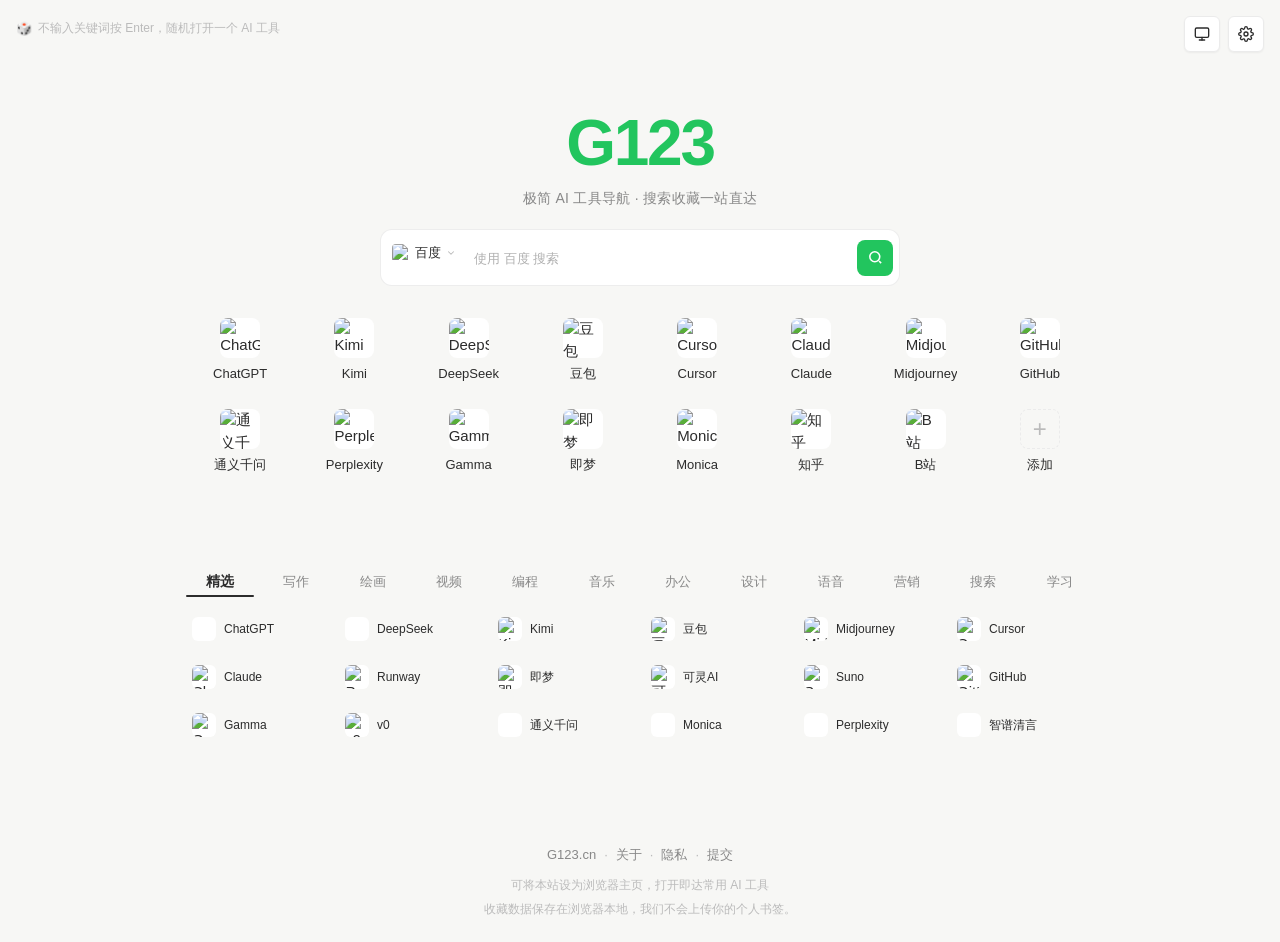
==== commit 066d2037: "优化背景色字体颜色" ====
--- a/index.html
+++ b/index.html
@@ -121,6 +121,9 @@
     <!-- 启动台 -->
     <section class="block block-fav" aria-label="我的收藏">
       <h2 class="sr-only">我的收藏</h2>
+      <div class="fav-sort-bar">
+        <button type="button" class="text-btn fav-sort-btn" id="favSortBtn" aria-pressed="false">排序</button>
+      </div>
       <div class="link-grid" id="launcherGrid"></div>
     </section>
 
@@ -327,8 +330,6 @@
       </div>
     </section>
 
-    <p class="home-tip">可将本站设为浏览器主页，打开即达常用 AI 工具</p>
-
     <footer class="footer">
       <nav class="footer-nav" aria-label="页脚导航">
         <a href="https://g123.cn/" target="_blank" rel="nofollow noopener">G123.cn</a>
@@ -339,6 +340,7 @@
         <span class="footer-sep" aria-hidden="true">·</span>
         <a href="/submit/">提交</a>
       </nav>
+      <p class="home-tip">可将本站设为浏览器主页，打开即达常用 AI 工具</p>
       <p class="footer-note">收藏数据保存在浏览器本地，我们不会上传你的个人书签。</p>
     </footer>
   </main>
@@ -356,7 +358,7 @@
       </div>
       <div class="field">
         <label>收藏备份</label>
-        <p class="field-hint">换浏览器或清缓存前先导出，数据仅保存在本地。</p>
+        <p class="field-hint">换浏览器或清缓存前先导出，自定义收藏仅保存在本地。</p>
         <div class="export-btns">
           <button type="button" class="btn" id="exportJsonBtn">导出 JSON</button>
           <button type="button" class="btn" id="exportHtmlBtn">导出 HTML</button>
@@ -374,7 +376,7 @@
       <div class="modal-head">
         <h3>添加网站</h3>
         <button type="button" class="import-btn" id="importBtn">导入书签</button>
-        <input type="file" id="bookmarkFile" class="hidden-input" accept=".html,.htm">
+        <input type="file" id="bookmarkFile" class="hidden-input" accept=".html,.htm,.json,application/json">
       </div>
       <div class="field">
         <label for="addName">名称</label>
@@ -412,6 +414,7 @@
   <div class="toast" id="toast"></div>
   <script src="/categories.js"></script>
   <script src="/favorites-defaults.js"></script>
+  <script src="/bg-palette.js"></script>
   <script src="/app.js"></script>
 </body>
 </html>
--- a/style.css
+++ b/style.css
@@ -247,7 +247,7 @@
 }
 
 body.page-home .home-tip {
-  margin: 80px 0 8px;
+  margin: 8px 0 0;
   text-align: center;
   font-size: 12px;
   color: var(--text-3);
@@ -255,7 +255,7 @@
 }
 
 body.page-home .footer {
-  padding-top: 16px;
+  padding-top: 80px;
 }
 
 body.page-home .footer-note {
@@ -508,6 +508,24 @@
   margin-bottom: 80px;
 }
 
+.fav-sort-bar {
+  display: none;
+  justify-content: flex-end;
+  margin-bottom: 6px;
+  padding: 0 2px;
+}
+
+@media (max-width: 859px) {
+  .fav-sort-bar {
+    display: flex;
+  }
+}
+
+.fav-sort-btn[aria-pressed="true"] {
+  color: var(--accent-text);
+  font-weight: 500;
+}
+
 .block-cat {
   margin-top: 12px;
   margin-bottom: 28px;
@@ -607,9 +625,21 @@
 }
 
 .block-fav .link-item--draggable {
-  cursor: grab;
   user-select: none;
-  touch-action: none;
+}
+
+@media (min-width: 860px) {
+  .block-fav .link-item--draggable {
+    cursor: grab;
+    touch-action: none;
+  }
+}
+
+@media (max-width: 859px) {
+  body.is-fav-sort-mode .block-fav .link-item--draggable {
+    cursor: grab;
+    touch-action: none;
+  }
 }
 
 .block-fav .link-item--draggable:active {
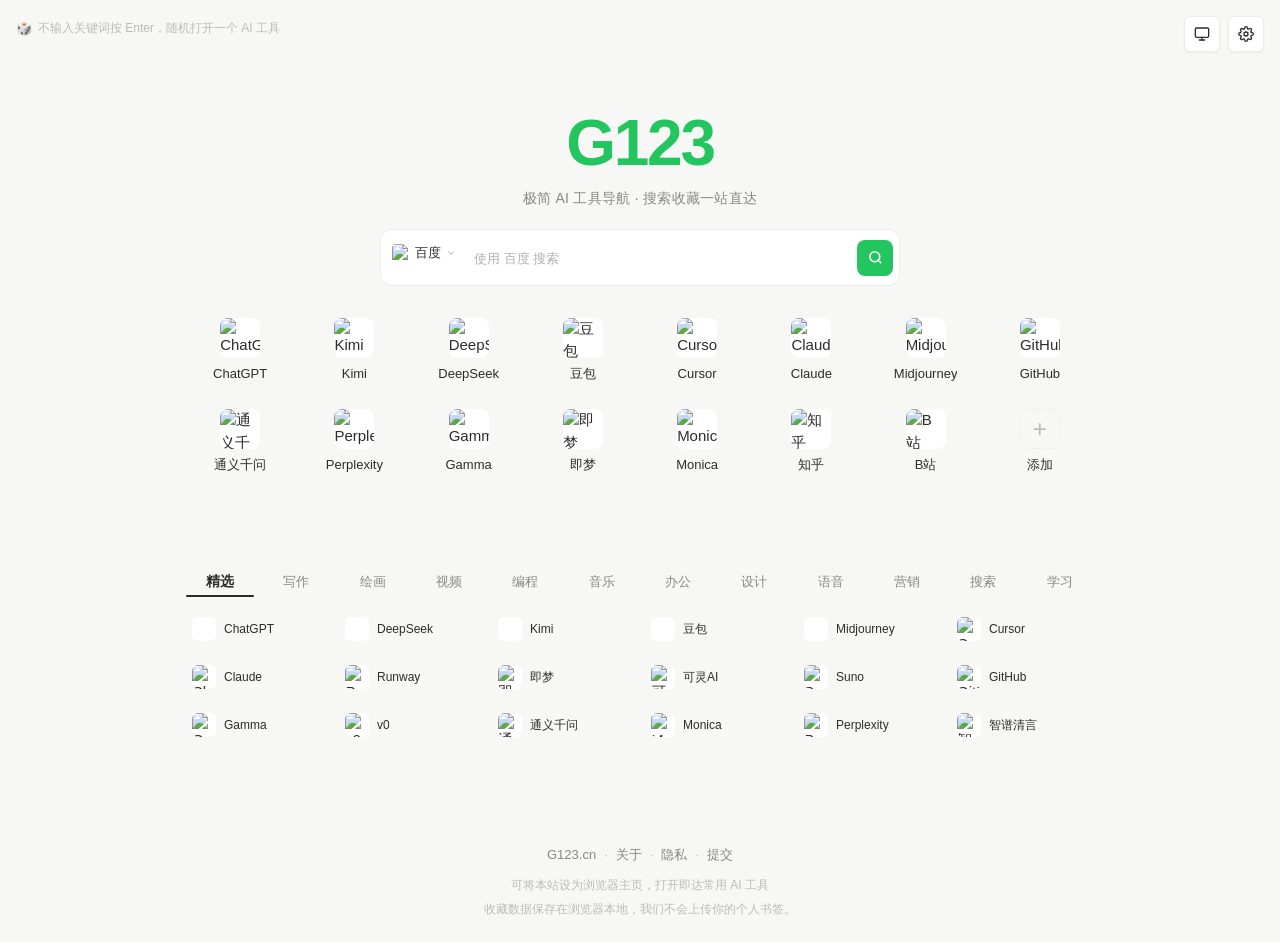
==== commit 793f6603: "历史" ====
--- a/index.html
+++ b/index.html
@@ -322,9 +322,9 @@
       </ul>
     </nav>
 
-    <section class="block block-recent" id="recentSection" aria-label="最近使用" hidden>
+    <section class="block block-recent" id="recentSection" aria-label="历史记录" hidden>
       <div class="recent-bar">
-        <span class="recent-label">最近</span>
+        <span class="recent-label">历史记录</span>
         <div class="recent-list" id="recentList"></div>
         <button type="button" class="recent-clear" id="recentClear">清除</button>
       </div>
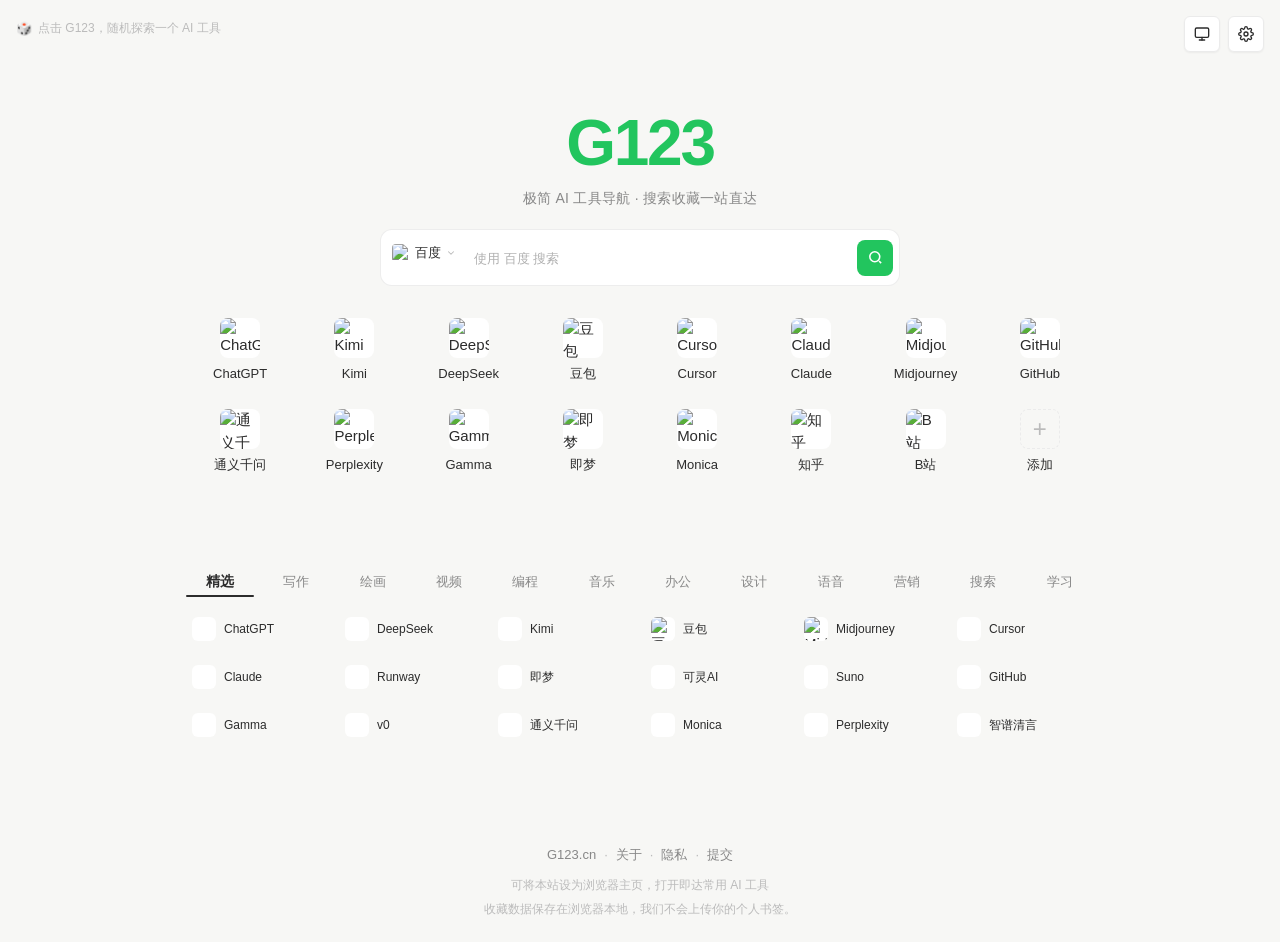
==== commit ec99bcee: "G123点击随机探索工具" ====
--- a/index.html
+++ b/index.html
@@ -67,7 +67,7 @@
   </script>
 </head>
 <body class="page-home">
-  <p class="top-hint" id="topHint" aria-live="polite"><span class="top-hint-emoji" aria-hidden="true">🎲</span><span class="top-hint-text">不输入关键词按 Enter，随机打开一个 AI 工具</span></p>
+  <p class="top-hint" id="topHint" aria-live="polite"><span class="top-hint-emoji" aria-hidden="true">🎲</span><span class="top-hint-text">点击 G123，随机探索一个 AI 工具</span></p>
 
   <div class="top-actions">
     <div class="theme-select-wrap">
@@ -84,7 +84,7 @@
   <main class="main">
     <header class="header">
       <h1 class="brand-heading">
-        <a class="brand" href="https://g123.cn/" target="_blank" rel="nofollow noopener" title="G123.cn">
+        <a class="brand" href="/" id="brandRandom" title="点击随机探索一个 AI 工具" aria-label="G123，点击随机探索一个 AI 工具">
           <span class="brand-main">G123</span>
         </a>
       </h1>
--- a/style.css
+++ b/style.css
@@ -279,6 +279,12 @@
   display: inline-block;
   text-decoration: none;
   line-height: 1.1;
+  cursor: pointer;
+  transition: opacity 0.15s ease;
+}
+
+.brand:hover {
+  opacity: 0.82;
 }
 
 .brand-main {
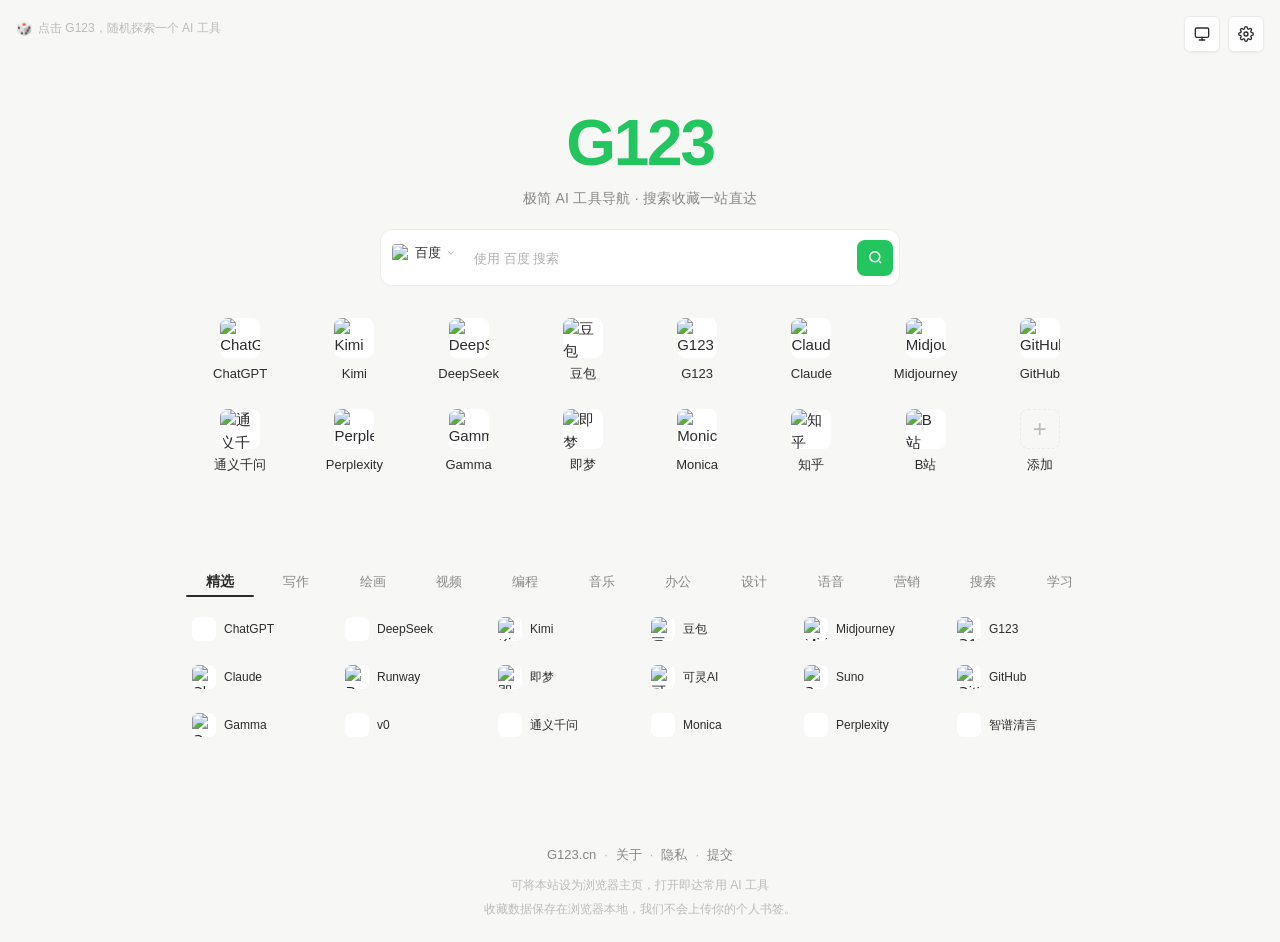
==== commit 3966b401: "优化开源 1.0" ====
--- a/index.html
+++ b/index.html
@@ -142,7 +142,7 @@
         <li><a href="https://kimi.moonshot.cn/" rel="nofollow noopener noreferrer">Kimi</a><span class="seo-nav-desc">长文本阅读与智能对话助手</span></li>
         <li><a href="https://www.doubao.com/" rel="nofollow noopener noreferrer">豆包</a><span class="seo-nav-desc">字节 AI 助手，多模态交互</span></li>
         <li><a href="https://www.midjourney.com/" rel="nofollow noopener noreferrer">Midjourney</a><span class="seo-nav-desc">顶级 AI 绘画，艺术风出图</span></li>
-        <li><a href="https://cursor.sh/" rel="nofollow noopener noreferrer">Cursor</a><span class="seo-nav-desc">AI 代码编辑器，智能写代码</span></li>
+        <li><a href="https://g123.cn/" rel="nofollow noopener noreferrer">G123</a><span class="seo-nav-desc">G123极简导航</span></li>
         <li><a href="https://claude.ai/" rel="nofollow noopener noreferrer">Claude</a><span class="seo-nav-desc">长文写作与分析能力出色</span></li>
         <li><a href="https://runwayml.com/" rel="nofollow noopener noreferrer">Runway</a><span class="seo-nav-desc">AI 视频生成与创意编辑</span></li>
         <li><a href="https://jimeng.jianying.com/" rel="nofollow noopener noreferrer">即梦</a><span class="seo-nav-desc">字节出品 AI 视频绘画平台</span></li>
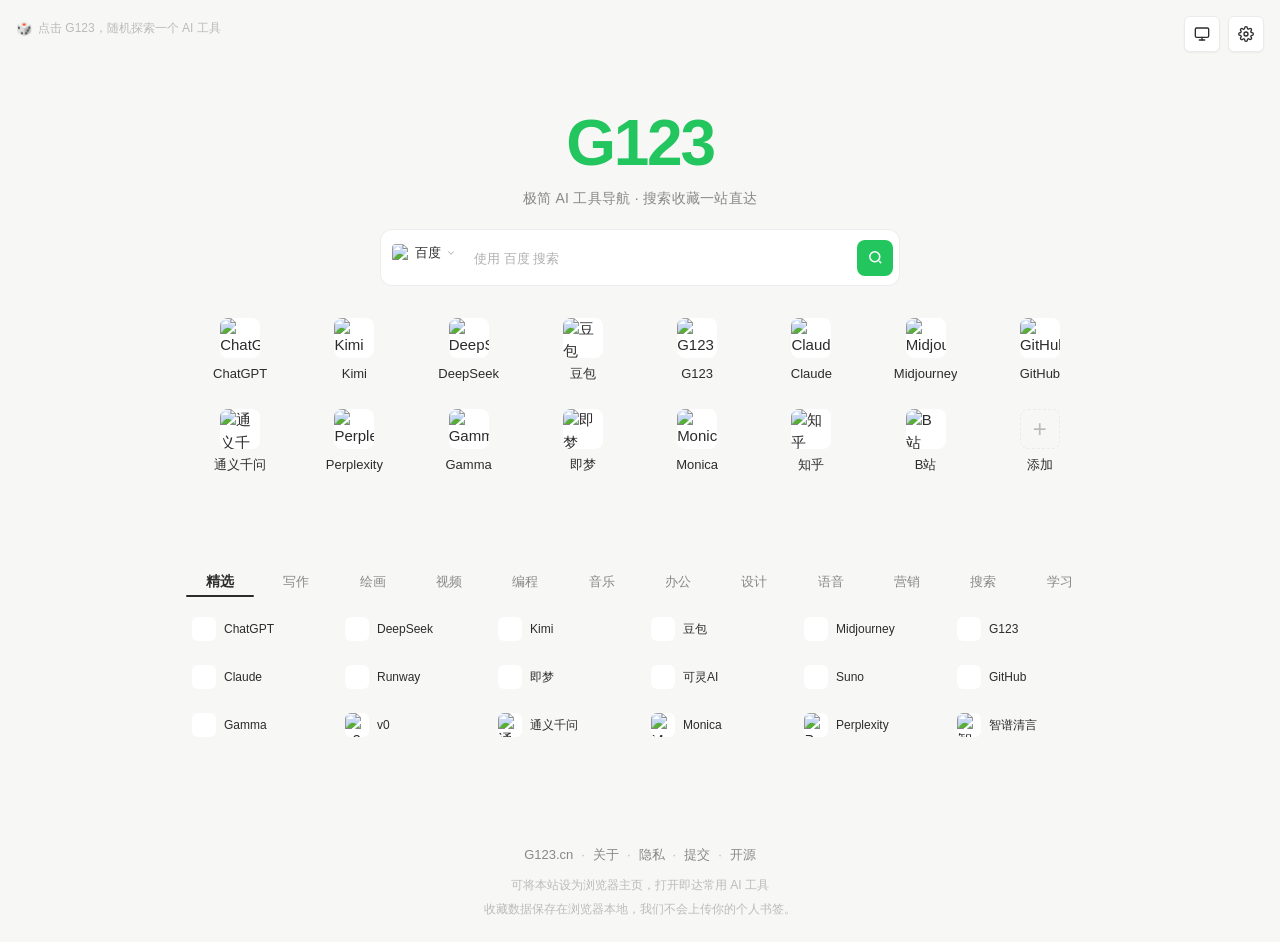
==== commit 3340b326: "优化页面 UI" ====
--- a/index.html
+++ b/index.html
@@ -316,7 +316,7 @@
         <li><a href="https://notebooklm.google.com/" rel="nofollow noopener noreferrer">NotebookLM</a><span class="seo-nav-desc">Google AI 笔记，资料学习</span></li>
         <li><a href="https://brilliant.org/" rel="nofollow noopener noreferrer">Brilliant</a><span class="seo-nav-desc">数理思维，互动式学习</span></li>
         <li><a href="https://www.edx.org/" rel="nofollow noopener noreferrer">edX</a><span class="seo-nav-desc">哈佛 MIT 课程，在线学习</span></li>
-        <li><a href="https://www.zuoyebang.com/" rel="nofollow noopener noreferrer">作业帮</a><span class="seo-nav-desc">AI 搜题，K12 学习辅导</span></li>
+        <li><a href="https://www.ai138.com/" rel="nofollow noopener noreferrer">AI工具网</a><span class="seo-nav-desc">AI工具导航</span></li>
         <li><a href="https://quizgecko.com/" rel="nofollow noopener noreferrer">Quizgecko</a><span class="seo-nav-desc">AI 生成测验，自动出题</span></li>
         <li><a href="https://tongyi.aliyun.com/read" rel="nofollow noopener noreferrer">通义智文</a><span class="seo-nav-desc">AI 阅读论文，文献总结</span></li>
       </ul>
@@ -339,6 +339,8 @@
         <a href="/privacy/">隐私</a>
         <span class="footer-sep" aria-hidden="true">·</span>
         <a href="/submit/">提交</a>
+        <span class="footer-sep" aria-hidden="true">·</span>
+        <a href="https://github.com/AIGCSPY/jijiandaohang" target="_blank" rel="noopener noreferrer">开源</a>
       </nav>
       <p class="home-tip">可将本站设为浏览器主页，打开即达常用 AI 工具</p>
       <p class="footer-note">收藏数据保存在浏览器本地，我们不会上传你的个人书签。</p>
